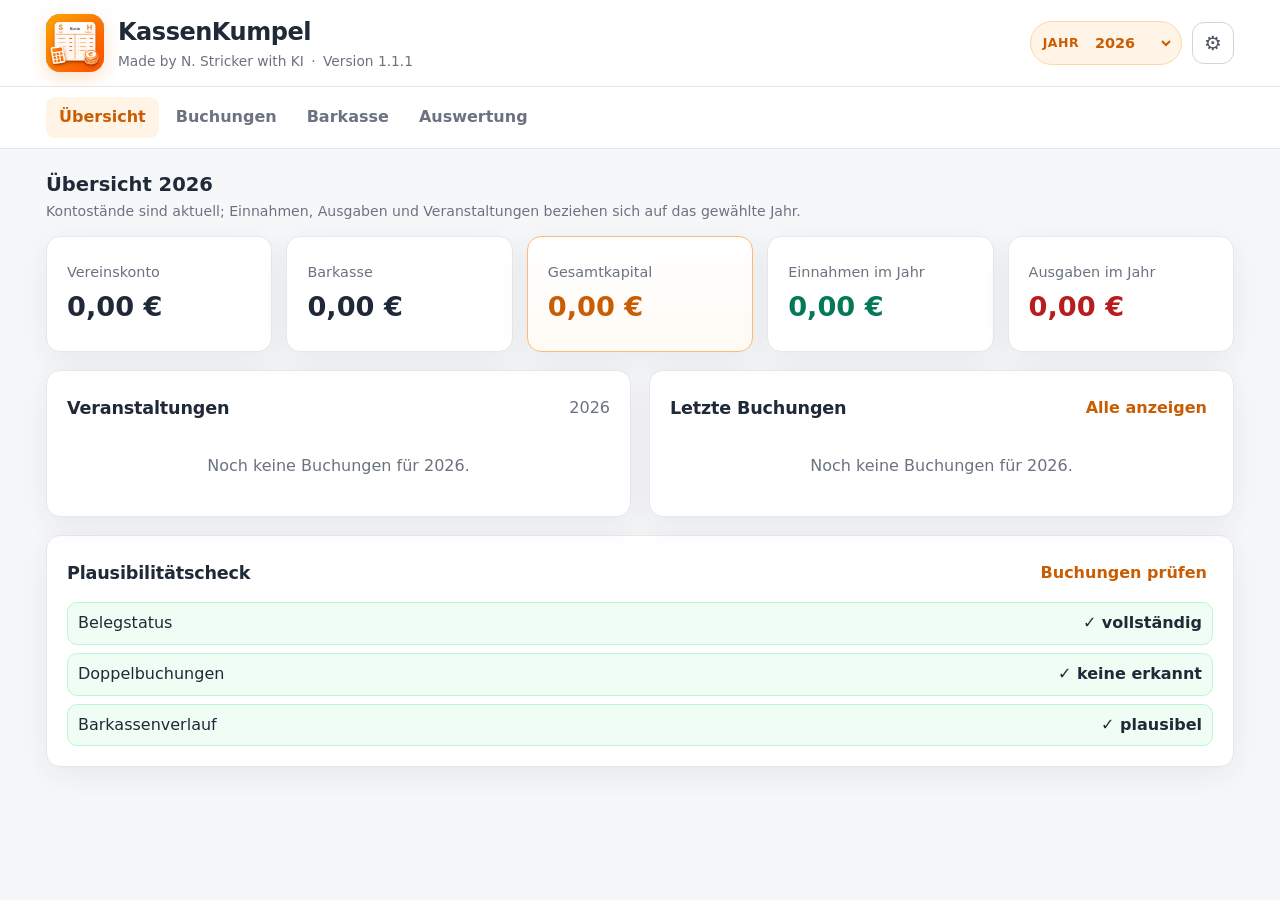
==== finance/kassenkumpel/index.html @ 0a00e403 "Add files via upload" ====
<!doctype html>
<html lang="de">
<head>
  <meta charset="utf-8">
  <meta name="viewport" content="width=device-width, initial-scale=1, viewport-fit=cover">
  <meta name="theme-color" content="#f47b0b">
  <meta name="apple-mobile-web-app-capable" content="yes">
  <meta name="apple-mobile-web-app-status-bar-style" content="default">
  <meta name="apple-mobile-web-app-title" content="KassenKumpel">
  <title>KassenKumpel</title>
  <link rel="manifest" href="manifest.webmanifest">
  <link rel="icon" href="assets/kassenkumpel.ico" sizes="any">
  <link rel="icon" type="image/png" href="assets/kassenkumpel-logo-192.png" sizes="192x192">
  <link rel="apple-touch-icon" href="assets/apple-touch-icon.png">
  <link rel="stylesheet" href="styles.css">
</head>
<body>
  <header class="topbar">
    <div class="brand">
      <img class="app-logo" src="assets/kassenkumpel-logo-192.png" alt="KassenKumpel Logo">
      <div>
        <h1>KassenKumpel</h1>
        <p>Made by N. Stricker with KI <span class="dot">·</span> Version <span id="appVersion">1.1.1</span></p>
      </div>
    </div>
    <div class="top-actions">
      <label class="year-control" title="Arbeitsjahr auswählen">
        <span>Jahr</span>
        <select id="globalYearSelect" aria-label="Arbeitsjahr"></select>
      </label>
      <span id="yearLockBadge" class="lock-badge hidden" title="Dieses Jahr ist abgeschlossen">🔒 abgeschlossen</span>
      <button id="settingsButton" class="gear-btn" type="button" title="Einstellungen" aria-label="Einstellungen">⚙</button>
    </div>
  </header>

  <nav class="tabs" aria-label="Hauptnavigation">
    <button class="tab active" data-view="dashboard">Übersicht</button>
    <button class="tab" data-view="bookings">Buchungen</button>
    <button class="tab" data-view="cash">Barkasse</button>
    <button class="tab" data-view="reports">Auswertung</button>
  </nav>

  <main>
    <section id="view-dashboard" class="view active">
      <div class="section-title-row">
        <div><h2 class="page-title">Übersicht <span id="dashboardYearLabel"></span></h2><p class="muted">Kontostände sind aktuell; Einnahmen, Ausgaben und Veranstaltungen beziehen sich auf das gewählte Jahr.</p></div>
      </div>
      <div class="cards five">
        <article class="card metric"><span>Vereinskonto</span><strong id="bankBalance">0,00 €</strong></article>
        <article class="card metric"><span>Barkasse</span><strong id="cashBalance">0,00 €</strong></article>
        <article class="card metric total-capital"><span>Gesamtkapital</span><strong id="totalCapital">0,00 €</strong></article>
        <article class="card metric positive"><span>Einnahmen im Jahr</span><strong id="yearIncome">0,00 €</strong></article>
        <article class="card metric negative"><span>Ausgaben im Jahr</span><strong id="yearExpense">0,00 €</strong></article>
      </div>
      <div id="extraAccountMetrics" class="cards extra-account-cards"></div>

      <div class="grid two">
        <article class="card">
          <div class="card-head"><h2>Veranstaltungen</h2><span class="muted" id="eventYearHint"></span></div>
          <div id="eventSummary" class="summary-list"></div>
        </article>
        <article class="card">
          <div class="card-head"><h2>Letzte Buchungen</h2><button class="link-btn" data-go="bookings">Alle anzeigen</button></div>
          <div id="recentBookings" class="booking-list"></div>
        </article>
      </div>
      <article class="card plausibility-card">
        <div class="card-head"><h2>Plausibilitätscheck</h2><button class="link-btn" data-go="bookings">Buchungen prüfen</button></div>
        <div id="plausibilitySummary" class="check-summary"></div>
      </article>
    </section>

    <section id="view-bookings" class="view">
      <div class="grid booking-layout">
        <article class="card sticky-form">
          <div class="card-head"><h2>Neue Buchung</h2><span id="bookingLockHint" class="status-badge hidden">Jahr gesperrt</span></div>
          <form id="bookingForm">
            <div class="segmented" role="group" aria-label="Buchungsart">
              <label><input type="radio" name="type" value="income" checked><span>Einnahme</span></label>
              <label><input type="radio" name="type" value="expense"><span>Ausgabe</span></label>
              <label><input type="radio" name="type" value="transfer"><span>Umbuchung</span></label>
            </div>

            <label>Datum<input id="bookingDate" type="date" required></label>
            <label>Betrag (€)<input id="bookingAmount" type="number" min="0.01" step="0.01" inputmode="decimal" required></label>

            <div id="normalAccountFields">
              <label>Konto<select id="bookingAccount"></select></label>
            </div>
            <div id="transferFields" class="hidden">
              <div class="transfer-account-row">
                <label>Von<select id="transferFrom"></select></label>
                <button id="swapTransferAccountsBtn" class="swap-account-btn" type="button" title="Von- und Nach-Konto tauschen" aria-label="Von- und Nach-Konto tauschen">⇄</button>
                <label>Nach<select id="transferTo"></select></label>
              </div>
              <label>Bemerkung (optional)<textarea id="transferDescription" rows="4" placeholder="z. B. Wechselgeld für Kirmes vorbereitet"></textarea></label>
              <p class="hint">Umbuchungen verändern nur die Bestände der beteiligten Konten; Einnahmen und Ausgaben des Jahres bleiben unverändert.</p>
            </div>

            <div id="normalBookingFields">
              <label>Veranstaltung / Bereich<select id="bookingEvent"></select></label>
              <label>Kategorie<select id="bookingCategory"></select></label>
              <label>Beschreibung<textarea id="bookingDescription" rows="4" placeholder="z. B. Getränke Müller – Bierbestellung" required></textarea></label>
            </div>

            <div id="receiptFields" class="receipt-fields">
              <label>Belegstatus
                <select id="bookingReceiptMode">
                  <option value="now">Beleg jetzt hinzufügen</option>
                  <option value="later">Beleg wird nachgereicht</option>
                  <option value="not-required">Kein Beleg erforderlich</option>
                </select>
              </label>
              <div id="bookingReceiptFileWrap">
                <label>Belegdatei<input id="bookingReceipt" type="file" accept=".jpg,.jpeg,.png,.heic,.heif,.pdf,image/jpeg,image/png,image/heic,image/heif,application/pdf"></label>
              </div>
              <p class="hint" id="voucherHint">Belegnummer wird automatisch vergeben. Ein fehlender Beleg kann später direkt an der Buchung nachgereicht werden.</p>
            </div>

            <button class="primary form-submit" type="submit">Buchung speichern</button>
          </form>
        </article>

        <article class="card">
          <div class="card-head wrap">
            <div><h2>Buchungsliste</h2><p class="muted">Suchen, filtern und bei Bedarf exportieren. Spaltenbreiten können an den Trennlinien der Überschrift gezogen werden.</p></div>
          </div>
          <div class="booking-filter-panel">
            <div class="search-box compact-search booking-search"><span aria-hidden="true">🔍</span><input id="bookingSearch" type="search" placeholder="Beleg, Betrag, Text, Kategorie …" aria-label="Buchungen durchsuchen"></div>
            <div class="booking-filter-grid">
              <select id="bookingYearFilter" aria-label="Jahr"></select>
              <select id="bookingEventFilter" aria-label="Veranstaltung"></select>
              <select id="bookingAccountFilter" aria-label="Konto"></select>
              <select id="bookingTypeFilter" aria-label="Buchungsart"><option value="">Alle Arten</option><option value="income">Einnahmen</option><option value="expense">Ausgaben</option><option value="transfer">Umbuchungen</option></select>
              <select id="bookingCategoryFilter" aria-label="Kategorie"></select>
              <select id="bookingReceiptFilter" aria-label="Belegstatus"><option value="">Alle Belegstatus</option><option value="present">Beleg vorhanden</option><option value="missing">Beleg nachzureichen</option><option value="not-required">Beleg nicht erforderlich</option></select>
              <select id="bookingStatusFilter" aria-label="Status"><option value="">Aktiv + storniert</option><option value="active">Nur aktiv</option><option value="voided">Nur storniert</option></select>
            </div>
            <div class="button-row booking-export-actions"><button id="exportBookingsCsvBtn" class="secondary compact-action" type="button">CSV exportieren</button><button id="exportBookingsExcelBtn" class="secondary compact-action" type="button">Excel exportieren</button></div>
          </div>
          <div class="table-wrap">
            <table id="bookingTable" class="resizable-table">
              <thead><tr><th>Datum</th><th>Beleg</th><th>Beschreibung</th><th>Konto</th><th>Veranstaltung</th><th>Kategorie</th><th>Belegstatus</th><th class="right">Betrag</th><th>Aktionen</th></tr></thead>
              <tbody id="bookingTableBody"></tbody>
            </table>
          </div>
        </article>
      </div>
    </section>

    <section id="view-cash" class="view">
      <div class="grid two cash-layout">
        <article class="card">
          <div class="card-head wrap">
            <div>
              <h2>Kassenabschluss</h2>
              <p class="muted">Jede physische Kasse kann beliebig oft zwischendurch abgeschlossen werden. Entnommenes Geld und verbleibendes Wechselgeld werden getrennt dokumentiert.</p>
            </div>
          </div>
          <form id="cashClosingForm">
            <label>Datum<input id="cashDate" type="date" required></label>
            <label>Veranstaltung / Bereich<select id="cashEvent"></select></label>
            <label>Kasse / Bezeichnung<input id="cashRegisterName" list="cashRegisterOptions" maxlength="60" placeholder="z. B. Theke 1, Eintritt, Bierwagen" value="Kasse 1"><datalist id="cashRegisterOptions"></datalist></label>
            <div class="grid two-compact">
              <label>Anfangsbestand (€)<input id="cashOpening" type="number" min="0" step="0.01" required></label>
              <label>Tatsächlich gezählt (€)<input id="cashCounted" type="number" min="0" step="0.01" required></label>
            </div>
            <div class="grid two-compact">
              <label>Geld entnommen (€)<input id="cashWithdrawal" type="number" min="0" step="0.01" value="0" required></label>
              <label>Verbleibt als Wechselgeld (€)<input id="cashRemaining" type="number" step="0.01" readonly></label>
            </div>
            <label>Bemerkung (optional)<textarea id="cashNote" rows="3" placeholder="z. B. Zwischenabschluss, Geld zur Hauptkasse gebracht"></textarea></label>
            <label>Gezählt von<input id="cashCountedBy" maxlength="80" placeholder="Name"></label>
            <label>Kontrolliert von<input id="cashCheckedBy" maxlength="80" placeholder="Name"></label>
            <div class="cash-preview" id="cashPreview"></div>
            <button class="primary form-submit" type="submit">Kassenabschluss speichern &amp; verbuchen</button>
          </form>
        </article>
        <article class="card">
          <div class="card-head wrap cash-closing-head">
            <div><h2>Gespeicherte Abschlüsse</h2><p class="muted" id="cashClosingYearHint"></p></div>
            <div class="cash-toolbar">
              <label class="file-button toolbar-btn" title="Exportierten Kassenabschluss importieren">Importieren<input id="importCashClosingsInput" type="file" accept="application/json,.json"></label>
              <button id="printCashBtn" class="secondary toolbar-btn" type="button">Drucken / PDF</button>
            </div>
          </div>
          <p class="hint">Beim Speichern wird der Kassenumsatz automatisch als Buchung in der Barkasse erfasst. Diesen Barumsatz daher nicht zusätzlich manuell als Einnahme buchen. Geldentnahmen sind nur die Verlagerung aus der Arbeitskasse und keine zusätzliche Einnahme.</p>
          <div class="filters inline cash-filters"><select id="cashRegisterFilter" aria-label="Kasse filtern"><option value="">Alle Kassen</option></select><select id="cashClosingStatusFilter" aria-label="Status"><option value="">Aktiv + storniert</option><option value="active">Nur aktiv</option><option value="voided">Nur storniert</option></select></div>
          <div id="cashRegisterSummary" class="summary-list compact-summary"></div>
          <div id="cashClosingList" class="summary-list"></div>
        </article>
      </div>
    </section>

    <section id="view-reports" class="view">
      <article class="card">
        <div class="card-head wrap">
          <div><h2>Auswertung</h2><p class="muted">Eine oder mehrere Veranstaltungen auswählen und Ergebnis als PDF drucken.</p></div>
          <div class="report-actions"><button id="exportCsvBtn" class="secondary" type="button">CSV</button><button id="exportExcelBtn" class="secondary" type="button">Excel</button><button id="printReportBtn" class="primary" type="button">Drucken / PDF</button></div>
        </div>
        <div class="filters report-filters">
          <label>Jahr<select id="reportYear"></select></label>
          <label>Konto<select id="reportAccount"></select></label>
          <label>Kategorie<select id="reportCategory"></select></label>
        </div>
        <div class="event-filter-card">
          <div class="event-filter-head">
            <strong>Veranstaltungen</strong>
            <div class="button-row compact">
              <button id="selectAllEventsBtn" class="mini-btn" type="button">Alle</button>
              <button id="clearEventsBtn" class="mini-btn" type="button">Auswahl löschen</button>
            </div>
          </div>
          <div id="reportEventChecklist" class="check-list"></div>
          <p class="hint">Keine Auswahl bedeutet: alle Veranstaltungen. Für eine Gesamtauswertung einfach mehrere gewünschte Bereiche markieren.</p>
        </div>
        <details class="comparison-card comparison-details">
          <summary><span>Jahresvergleich</span><span class="muted">bei Bedarf ausklappen</span></summary>
          <div class="comparison-content">
            <div class="card-head wrap"><p class="muted">Vergleicht die aktuelle Filterauswahl mit einem anderen Jahr.</p><label>Vergleichsjahr<select id="compareYear"></select></label></div>
            <div id="yearComparison" class="comparison-grid"></div>
          </div>
        </details>
        <div id="printArea">
          <div class="print-report-title"><strong>KassenKumpel – Auswertung</strong><span id="printFilterSummary"></span></div>
          <div class="cards three report-metrics">
            <article class="metric report"><span>Einnahmen</span><strong id="reportIncome">0,00 €</strong></article>
            <article class="metric report"><span>Ausgaben</span><strong id="reportExpense">0,00 €</strong></article>
            <article class="metric report"><span>Ergebnis</span><strong id="reportResult">0,00 €</strong></article>
          </div>
          <h3>Ergebnis nach Veranstaltung</h3>
          <div id="reportEventSummary" class="summary-list"></div>
          <h3>Buchungen</h3>
          <div class="table-wrap">
            <table id="reportTable" class="resizable-table">
              <thead><tr><th>Datum</th><th>Beleg</th><th>Beschreibung</th><th>Konto</th><th>Veranstaltung</th><th>Kategorie</th><th>Belegstatus</th><th class="right">Betrag</th></tr></thead>
              <tbody id="reportTableBody"></tbody>
            </table>
          </div>
        </div>
      </article>
    </section>

    <section id="view-settings" class="view">
      <div class="section-title-row settings-title-row">
        <div><h2 class="page-title">Einstellungen</h2><p class="muted">Jahresabschluss, Konten, Veranstaltungen, Kategorien, Ansicht und Sicherungen verwalten.</p></div>
        <button class="secondary" type="button" data-go="dashboard">Zur Übersicht</button>
      </div>

      <div class="grid two">
        <article class="card">
          <div class="card-head wrap"><div><h2>Jahresverwaltung <span id="settingsYearLabel"></span></h2><p class="muted">Anfangsbestände aller Konten festlegen und ein abgeschlossenes Jahr gegen Änderungen sperren.</p></div><span id="settingsYearLockBadge" class="status-badge"></span></div>
          <div id="yearOpeningAccounts" class="account-opening-grid"></div>
          <div class="button-row wrap">
            <button id="saveYearOpeningsBtn" class="secondary" type="button">Anfangsbestände speichern</button>
            <button id="carryForwardBtn" class="secondary" type="button">Endbestand Vorjahr übernehmen</button>
            <button id="toggleYearLockBtn" class="primary" type="button"></button>
          </div>
          <div id="yearBalancePreview" class="cash-preview"></div>
        </article>
        <article class="card settings-list-card">
          <h2>Konten</h2>
          <p class="muted">Weitere Zahlungswege wie PayPal, SumUp oder ein zweites Bankkonto können hier ergänzt werden. Vereinskonto und Barkasse bleiben als Basiskonten erhalten.</p>
          <form id="accountForm" class="inline-form"><input id="newAccount" placeholder="z. B. PayPal" maxlength="60" required><button class="secondary">Hinzufügen</button></form>
          <div id="accountList" class="account-list"></div>
        </article>
      </div>

      <div class="grid two">
        <article class="card settings-list-card">
          <h2>Veranstaltungen / Bereiche</h2>
          <p class="muted">Die Reihenfolge wird in Auswahlfeldern und Auswertungen verwendet.</p>
          <form id="eventForm" class="inline-form"><input id="newEvent" placeholder="z. B. Sommerfest" maxlength="80" required><button class="secondary">Hinzufügen</button></form>
          <details class="manage-details" open>
            <summary>Liste anzeigen <span id="eventCountBadge" class="count-badge"></span></summary>
            <div class="search-box"><span aria-hidden="true">🔍</span><input id="eventSearch" type="search" placeholder="Veranstaltung / Bereich suchen …" aria-label="Veranstaltungen durchsuchen"></div>
            <div id="eventList" class="ordered-list scroll-list"></div>
          </details>
        </article>
        <article class="card settings-list-card">
          <h2>Kategorien</h2>
          <p class="muted">Per Drag &amp; Drop am Griff verschieben. Die Reihenfolge wird sofort gespeichert.</p>
          <form id="categoryForm" class="inline-form"><input id="newCategory" placeholder="Neue Kategorie" maxlength="60" required><button class="secondary">Hinzufügen</button></form>
          <details class="manage-details" open>
            <summary>Liste anzeigen <span id="categoryCountBadge" class="count-badge"></span></summary>
            <div class="search-box"><span aria-hidden="true">🔍</span><input id="categorySearch" type="search" placeholder="Kategorie suchen …" aria-label="Kategorien durchsuchen"></div>
            <div id="categoryList" class="ordered-list scroll-list"></div>
          </details>
        </article>
      </div>

      <div class="grid two">
        <article class="card settings-compact-card">
          <h2>Ansicht</h2>
          <p class="muted">Die Oberfläche kann bei Bedarf kompakter oder größer dargestellt werden.</p>
          <div class="scale-control">
            <div class="scale-label-row"><label for="uiScaleRange">Skalierung</label><strong id="uiScaleValue">100 %</strong></div>
            <input id="uiScaleRange" type="range" min="70" max="115" step="5" value="100" aria-label="Ansicht skalieren">
            <div class="scale-marks"><span>70 %</span><span>100 %</span><span>115 %</span></div>
            <button id="resetUiScaleBtn" class="secondary" type="button">Auf 100 % zurücksetzen</button>
          </div>
        </article>
        <article class="card settings-compact-card">
          <h2>Belege / Speicher</h2>
          <p class="muted">JPG, JPEG und PNG können beim Speichern automatisch komprimiert werden. HEIC/HEIF wird komprimiert, wenn der verwendete Browser das Format dekodieren kann; andernfalls bleibt die Originaldatei unverändert. PDF-Dateien bleiben unverändert.</p>
          <div class="compression-control">
            <label class="toggle-setting"><input id="receiptCompressionEnabled" type="checkbox" checked><span>Bilder automatisch komprimieren</span></label>
            <div class="scale-label-row"><label for="receiptImageQualityRange">Bildqualität</label><strong id="receiptImageQualityValue">75 %</strong></div>
            <input id="receiptImageQualityRange" type="range" min="40" max="100" step="5" value="75" aria-label="Qualität für Belegbilder">
            <div class="scale-marks"><span>40 %</span><span>75 %</span><span>100 %</span></div>
            <p class="hint">75 % ist der Standardwert. Die tatsächliche Dateigröße hängt vom Bild ab. Wenn die komprimierte Fassung größer wäre als das Original, wird automatisch das Original gespeichert. Bereits gespeicherte Belege werden nicht nachträglich verändert.</p>
            <div id="receiptStorageInfo" class="storage-info"><span>Lokaler Belegspeicher</span><strong>wird ermittelt …</strong></div>
            <p class="hint">Belege liegen intern in der Browser-Datenbank (IndexedDB). Intern werden Jahr und Belegnummer als Ablageinformationen geführt; beim Jahresarchiv entstehen echte Ordner wie Belege/2026/B-2026-001.jpg. KassenKumpel legt neben der Anwendung selbst keinen separaten Belegordner an.</p>
          </div>
        </article>
        <article class="card">
          <h2>Daten sichern</h2>
          <p>Exportiert Buchungen, Einstellungen, Kassenabschlüsse und hinterlegte Belege in eine Sicherungsdatei.</p>
          <div class="button-row backup-main-actions">
            <button id="backupBtn" class="primary backup-action" type="button">Backup herunterladen</button>
            <label class="file-button backup-action">Backup wiederherstellen<input id="restoreInput" type="file" accept="application/json,.json"></label>
          </div>
          <h3>Automatische Notfall-Backups</h3>
          <p class="hint">KassenKumpel hält bis zu drei rollierende lokale Sicherungsdateien bereit. Beim Schließen/Verlassen wird zusätzlich eine Sicherung angestoßen. Browser verhindern aus Sicherheitsgründen einen garantiert automatischen Download ohne Nutzeraktion; die Sicherungen können hier jederzeit als Datei heruntergeladen werden.</p>
          <div id="autoBackupList" class="auto-backup-list"></div>
          <h3>Jahresarchiv</h3>
          <p class="hint">Erstellt eine ZIP-Datei mit Buchungslisten, Jahresauswertung, Kassenabschlüssen, Prüfprotokoll, Belegen und einer Jahressicherung.</p>
          <button id="yearArchiveBtn" class="secondary" type="button">Jahresarchiv als ZIP erstellen</button>
        </article>
        <article class="card warning-card settings-compact-card">
          <h2>Nachvollziehbarkeit</h2>
          <ul>
            <li>Buchungen und Kassenabschlüsse werden nicht gelöscht, sondern storniert.</li>
            <li>Stornierte Einträge bleiben grau und durchgestrichen sichtbar.</li>
            <li>Kassenabschlüsse erzeugen eine verknüpfte Barkassenbuchung.</li>
            <li>Belegnummern werden automatisch fortlaufend vergeben.</li>
            <li>Umbuchungen verändern nur die Kontenbestände, nicht Einnahmen/Ausgaben und können ebenfalls einen Beleg erhalten.</li>
            <li>Alle Daten liegen in Version 1 lokal auf diesem Gerät.</li>
          </ul>
        </article>
        <article class="card audit-card">
          <div class="card-head wrap"><div><h2>Änderungsprotokoll</h2><p class="muted">Erstellung, Storno, Import, Jahresabschluss und wichtige Änderungen werden protokolliert.</p></div><div class="search-box compact-search"><span>🔍</span><input id="auditSearch" type="search" placeholder="Protokoll suchen …"></div></div>
          <div id="auditLogList" class="audit-list scroll-list"></div>
        </article>
      </div>
    </section>
  </main>

  <dialog id="bookingDetailDialog" class="wide-dialog">
    <div class="dialog-head"><strong>Buchungsdetails / Verlauf</strong><button id="closeBookingDetail" class="icon-btn" aria-label="Schließen">×</button></div>
    <div id="bookingDetailViewer"></div>
  </dialog>

  <dialog id="duplicateDialog" class="wide-dialog">
    <div class="dialog-head"><strong>Möglicher doppelter Kassenabschluss</strong></div>
    <div id="duplicateComparison"></div>
    <div class="button-row duplicate-actions"><button id="duplicateOverwriteBtn" class="primary" type="button">Bestehenden überschreiben</button><button id="duplicateAdditionalBtn" class="secondary" type="button">Zusätzlich importieren</button><button id="duplicateSkipBtn" class="secondary" type="button">Abbrechen</button></div>
  </dialog>

  <dialog id="receiptDialog">
    <div class="dialog-head"><strong>Beleg</strong><button id="closeReceipt" class="icon-btn" aria-label="Schließen">×</button></div>
    <div id="receiptViewer"></div>
  </dialog>

  <input id="receiptAttachInput" type="file" accept=".jpg,.jpeg,.png,.heic,.heif,.pdf,image/jpeg,image/png,image/heic,image/heif,application/pdf" hidden>
  <div id="toast" class="toast" role="status" aria-live="polite"></div>

  <script src="app.js"></script>
</body>
</html>
---- finance/kassenkumpel/styles.css ----
:root {
  --bg: #f6f7f9;
  --panel: #ffffff;
  --text: #1f2937;
  --muted: #6b7280;
  --line: #e5e7eb;
  --accent: #ef7908;
  --accent-dark: #c95d04;
  --soft: #fff4e6;
  --positive: #047857;
  --negative: #b91c1c;
  --shadow: 0 8px 30px rgba(31, 41, 55, .07);
}
* { box-sizing: border-box; }
html { font-family: Inter, ui-sans-serif, system-ui, -apple-system, BlinkMacSystemFont, "Segoe UI", sans-serif; color: var(--text); background: var(--bg); }
body { margin: 0; min-height: 100vh; }
button, input, select, textarea { font: inherit; }
button { cursor: pointer; }
textarea { resize: vertical; }
.topbar { display:flex; justify-content:space-between; align-items:center; gap:16px; padding:14px clamp(16px,4vw,46px); background:var(--panel); border-bottom:1px solid var(--line); }
.brand { display:flex; align-items:center; gap:14px; min-width:0; }
.brand h1 { margin:0; font-size:1.5rem; letter-spacing:-.02em; }
.brand p { margin:3px 0 0; color:var(--muted); font-size:.86rem; }
.brand .dot { padding:0 3px; }
.app-logo { width:58px; height:58px; flex:0 0 auto; border-radius:14px; box-shadow:0 6px 18px rgba(239,121,8,.22); object-fit:cover; }
.top-actions { display:flex; align-items:center; gap:10px; flex-shrink:0; }
.year-control { margin:0; display:flex; align-items:center; gap:8px; border:1px solid #fed7aa; border-radius:999px; padding:5px 7px 5px 12px; background:var(--soft); color:var(--accent-dark); font-weight:700; }
.year-control span { font-size:.78rem; text-transform:uppercase; letter-spacing:.04em; }
.year-control select { width:auto; min-width:82px; border:0; padding:4px 22px 4px 4px; background:transparent; color:var(--accent-dark); font-weight:800; }
.year-control select:focus { outline:none; }
.gear-btn { width:42px; height:42px; display:grid; place-items:center; border:1px solid #d1d5db; border-radius:12px; background:white; color:#4b5563; font-size:1.25rem; line-height:1; }
.gear-btn:hover, .gear-btn.active { border-color:#fdba74; background:var(--soft); color:var(--accent-dark); }
.tabs { display:flex; gap:4px; overflow-x:auto; padding:10px clamp(12px,4vw,46px); background:var(--panel); border-bottom:1px solid var(--line); position:sticky; top:0; z-index:10; }
.tab { border:0; background:transparent; padding:9px 13px; border-radius:9px; color:var(--muted); white-space:nowrap; }
.tab.active { background:var(--soft); color:var(--accent-dark); font-weight:700; }
main { padding:22px clamp(14px,4vw,46px) 48px; max-width:1600px; margin:auto; }
.view { display:none; }
.view.active { display:block; }
.section-title-row { display:flex; justify-content:space-between; align-items:center; gap:12px; margin-bottom:14px; }
.page-title { margin:0; font-size:1.22rem; }
.section-title-row p { margin:4px 0 0; font-size:.88rem; }
.grid { display:grid; gap:18px; }
.grid.two { grid-template-columns: repeat(2, minmax(0,1fr)); }
.grid.booking-layout { grid-template-columns: minmax(300px, 390px) minmax(0, 1fr); align-items:start; }
.grid.two-compact { grid-template-columns:1fr 1fr; gap:10px; }
.cards { display:grid; gap:14px; margin-bottom:18px; }
.cards.four { grid-template-columns:repeat(4,minmax(0,1fr)); }
.cards.five { grid-template-columns:repeat(5,minmax(0,1fr)); }
.cards.three { grid-template-columns:repeat(3,minmax(0,1fr)); }
.card { background:var(--panel); border:1px solid var(--line); border-radius:16px; padding:18px; box-shadow:var(--shadow); min-width:0; }
.sticky-form { position:sticky; top:72px; }
.card h2 { margin:0 0 14px; font-size:1.1rem; }
.card h3 { margin-top:24px; }
.card-head { display:flex; justify-content:space-between; align-items:center; gap:12px; margin-bottom:12px; }
.card-head h2 { margin:0; }
.card-head p { margin:3px 0 0; font-size:.84rem; }
.card-head.wrap { flex-wrap:wrap; }
.metric { min-height:116px; display:flex; flex-direction:column; justify-content:center; }
.metric span { color:var(--muted); font-size:.9rem; }
.metric strong { font-size:1.7rem; margin-top:6px; }
.metric.positive strong { color:var(--positive); }
.metric.negative strong { color:var(--negative); }
.metric.total-capital { border-color:#fdba74; background:linear-gradient(180deg,#fff 0%,#fffaf5 100%); }
.metric.total-capital strong { color:var(--accent-dark); }
.metric.report { box-shadow:none; border:1px solid var(--line); border-radius:12px; padding:14px; background:#fafafa; }
.metric.report strong { font-size:1.35rem; }
.muted, .hint { color:var(--muted); }
.hint { font-size:.82rem; }
label { display:grid; gap:6px; margin:12px 0; font-size:.9rem; font-weight:600; }
input, select, textarea { width:100%; border:1px solid #d1d5db; border-radius:9px; padding:10px 11px; background:white; color:var(--text); }
input:focus, select:focus, textarea:focus { outline:2px solid #fdba74; border-color:var(--accent); }
.primary, .secondary, .file-button { border-radius:9px; padding:10px 14px; font-weight:700; border:1px solid transparent; display:inline-flex; align-items:center; justify-content:center; gap:6px; }
.primary { background:var(--accent); color:#fff; }
.primary:hover { background:var(--accent-dark); }
.secondary, .file-button { background:white; color:var(--text); border-color:#d1d5db; }
.secondary:hover, .file-button:hover { background:#fafafa; }
.link-btn, .icon-btn { border:0; background:transparent; color:var(--accent-dark); font-weight:700; }
.icon-btn { font-size:1.5rem; color:var(--text); }
.file-button input { display:none; }
.button-row { display:flex; flex-wrap:wrap; gap:10px; }
.button-row.compact { gap:6px; }
.mini-btn { border:1px solid #d1d5db; background:white; border-radius:8px; padding:6px 9px; font-size:.78rem; font-weight:700; color:#4b5563; }
.mini-btn:hover { border-color:#fdba74; color:var(--accent-dark); }
.segmented { display:grid; grid-template-columns:repeat(3,1fr); background:#f3f4f6; border-radius:10px; padding:4px; gap:4px; margin-bottom:12px; }
.segmented label { margin:0; display:block; }
.segmented input { position:absolute; opacity:0; pointer-events:none; }
.segmented span { display:block; text-align:center; padding:9px 6px; border-radius:8px; color:var(--muted); cursor:pointer; }
.segmented input:checked + span { background:white; color:var(--accent-dark); box-shadow:0 1px 5px rgba(0,0,0,.08); }
.hidden { display:none !important; }
.table-wrap { overflow:auto; border:1px solid var(--line); border-radius:12px; }
table { width:100%; border-collapse:collapse; min-width:850px; font-size:.88rem; }
th, td { padding:10px 11px; border-bottom:1px solid var(--line); text-align:left; vertical-align:top; overflow-wrap:anywhere; word-break:break-word; }
th { position:sticky; top:0; background:#fafafa; color:#4b5563; font-size:.78rem; text-transform:uppercase; letter-spacing:.03em; }
.resizable-table th.resizable-col { padding-right:16px; user-select:none; }
.col-resizer { position:absolute; top:0; right:-3px; width:7px; height:100%; cursor:col-resize; z-index:3; touch-action:none; }
.col-resizer::after { content:''; position:absolute; top:18%; bottom:18%; left:3px; width:1px; background:#d1d5db; }
.resizable-table th:hover .col-resizer::after, body.resizing-columns .col-resizer::after { background:var(--accent); width:2px; }
body.resizing-columns { cursor:col-resize; user-select:none; }
.resizable-table td { white-space:normal; }
.file-preview-fallback { max-width:520px; text-align:center; padding:24px; }
.file-preview-fallback p { color:var(--muted); line-height:1.5; }
tr:last-child td { border-bottom:0; }
tr.voided { opacity:.48; text-decoration:line-through; background:#f8fafc; }
tr.voided .link-btn, tr.voided .muted, tr.voided .status-badge { text-decoration:none; }
.right { text-align:right; }
.amount-income { color:var(--positive); font-weight:700; }
.amount-expense { color:var(--negative); font-weight:700; }
.amount-transfer { color:#4b5563; font-weight:700; }
.filters.inline { display:flex; gap:8px; flex-wrap:wrap; }
.filters.inline select { width:auto; min-width:120px; }
.report-filters { display:grid; grid-template-columns:repeat(3,minmax(130px,1fr)); gap:12px; margin:10px 0 12px; }
.report-filters label { margin:0; }
.event-filter-card { border:1px solid var(--line); border-radius:12px; background:#fafafa; padding:12px 14px; margin-bottom:18px; }
.event-filter-head { display:flex; justify-content:space-between; gap:10px; align-items:center; flex-wrap:wrap; }
.check-list { display:flex; flex-wrap:wrap; gap:8px; margin-top:10px; }
.check-pill { display:flex; align-items:center; gap:7px; padding:7px 10px; background:white; border:1px solid #d1d5db; border-radius:999px; font-size:.84rem; cursor:pointer; user-select:none; }
.check-pill input { width:auto; margin:0; accent-color:var(--accent); }
.check-pill:has(input:checked) { border-color:#fdba74; background:#fff7ed; color:var(--accent-dark); }
.print-report-title { display:none; }
.summary-list { display:grid; gap:8px; }
.summary-row { display:grid; grid-template-columns:minmax(0,1fr) auto auto auto; gap:12px; align-items:center; padding:10px 0; border-bottom:1px solid var(--line); }
.summary-row:last-child { border-bottom:0; }
.summary-row .name { font-weight:700; overflow:hidden; text-overflow:ellipsis; }
.summary-row .small { color:var(--muted); font-size:.82rem; text-align:right; }
.summary-row .result { font-weight:800; min-width:90px; text-align:right; }
.cash-toolbar { display:grid; grid-template-columns:repeat(3,minmax(105px,1fr)); gap:8px; }
.toolbar-btn { min-width:118px; min-height:40px; margin:0; white-space:nowrap; }
.cash-closing-row { display:grid; grid-template-columns:minmax(0,1fr) auto; gap:12px; align-items:center; padding:12px 0; border-bottom:1px solid var(--line); }
.cash-closing-row:last-child { border-bottom:0; }
.cash-closing-row.voided { opacity:.5; background:#f8fafc; margin:0 -8px; padding-left:8px; padding-right:8px; }
.cash-closing-row.voided .closing-main, .cash-closing-row.voided .closing-values > span, .cash-closing-row.voided .closing-values > strong { text-decoration:line-through; }
.cash-closing-row .closing-main { min-width:0; }
.cash-closing-row .closing-main .name { font-weight:700; }
.cash-closing-row .closing-meta { color:var(--muted); font-size:.82rem; margin-top:3px; }
.cash-closing-row .closing-note { color:#4b5563; font-size:.82rem; margin-top:4px; }
.cash-closing-row .closing-values { display:flex; align-items:center; gap:10px; flex-wrap:wrap; justify-content:flex-end; font-size:.82rem; }
.booking-list { display:grid; }
.booking-item { display:grid; grid-template-columns:auto minmax(0,1fr) auto; gap:10px; padding:10px 0; border-bottom:1px solid var(--line); align-items:center; }
.booking-item:last-child { border-bottom:0; }
.booking-item.voided { opacity:.48; background:#f8fafc; margin:0 -8px; padding-left:8px; padding-right:8px; }
.booking-item.voided .date, .booking-item.voided .desc, .booking-item.voided .meta, .booking-item.voided .amount-display { text-decoration:line-through; }
.booking-item .date { color:var(--muted); font-size:.8rem; }
.booking-item .desc { font-weight:600; white-space:nowrap; overflow:hidden; text-overflow:ellipsis; }
.booking-item .meta { color:var(--muted); font-size:.8rem; }
.status-badge { display:inline-block; margin-left:6px; padding:1px 5px; border-radius:5px; background:#e5e7eb; color:#6b7280; font-size:.66rem; font-weight:800; text-transform:uppercase; letter-spacing:.04em; text-decoration:none !important; }
.source-badge { display:inline-block; margin-left:6px; padding:1px 5px; border-radius:5px; background:#fff4e6; color:var(--accent-dark); font-size:.66rem; font-weight:800; letter-spacing:.02em; text-decoration:none !important; }
.cash-preview { background:#fafafa; border:1px solid var(--line); border-radius:10px; padding:12px; margin:14px 0; line-height:1.75; }
.cash-preview .preview-total { border-top:1px solid var(--line); margin-top:6px; padding-top:6px; }
.inline-form { display:flex; gap:8px; }
.inline-form input { flex:1; }
.manage-details { border:1px solid var(--line); border-radius:12px; margin-top:14px; background:#fafafa; overflow:hidden; }
.manage-details summary { cursor:pointer; padding:11px 12px; font-weight:750; list-style:none; display:flex; align-items:center; gap:8px; }
.manage-details summary::-webkit-details-marker { display:none; }
.manage-details summary::before { content:'▸'; color:var(--accent-dark); transition:transform .15s ease; }
.manage-details[open] summary::before { transform:rotate(90deg); }
.count-badge { display:inline-flex; min-width:24px; height:22px; padding:0 7px; align-items:center; justify-content:center; border-radius:999px; background:white; border:1px solid var(--line); color:var(--muted); font-size:.75rem; }
.search-box { display:flex; align-items:center; gap:7px; padding:0 10px 9px; }
.search-box span { color:var(--muted); flex:0 0 auto; }
.search-box input { margin:0; padding:8px 10px; }
.scroll-list { max-height:360px; overflow:auto; padding:0 10px 10px; margin:0; }
.ordered-list { display:grid; gap:7px; }
.ordered-item { display:grid; grid-template-columns:28px 34px minmax(0,1fr) auto; gap:8px; align-items:center; border:1px solid var(--line); border-radius:10px; padding:7px 8px; background:white; }
.ordered-item.dragging { opacity:.45; }
.ordered-item.drag-over { border-color:#fdba74; background:#fff7ed; }
.drag-handle { width:28px; height:28px; display:grid; place-items:center; color:#9ca3af; cursor:grab; user-select:none; font-weight:900; letter-spacing:-2px; }
.drag-handle:active { cursor:grabbing; }
.order-number { width:28px; height:28px; border-radius:8px; display:grid; place-items:center; background:#fafafa; border:1px solid var(--line); color:var(--muted); font-size:.78rem; font-weight:800; }
.ordered-name { font-size:.88rem; font-weight:650; overflow:hidden; text-overflow:ellipsis; white-space:nowrap; }
.order-actions { display:flex; gap:4px; }
.order-actions button { width:30px; height:30px; border-radius:8px; border:1px solid #d1d5db; background:white; color:#4b5563; font-weight:800; }
.order-actions button:disabled { opacity:.35; cursor:not-allowed; }
.order-actions button.remove { color:#9b1c1c; }
.warning-card { background:#fffbeb; border-color:#fde68a; }
.warning-card ul { padding-left:18px; line-height:1.6; }
.auto-backup-list { display:grid; gap:8px; margin-top:10px; }
.auto-backup-row { display:grid; grid-template-columns:minmax(0,1fr) auto; gap:10px; align-items:center; padding:9px 10px; border:1px solid var(--line); border-radius:10px; background:#fafafa; }
.auto-backup-row .meta { font-size:.8rem; color:var(--muted); margin-top:2px; }
.auto-backup-actions { display:flex; gap:6px; flex-wrap:wrap; justify-content:flex-end; }
.toast { position:fixed; right:20px; bottom:20px; background:#111827; color:white; padding:11px 14px; border-radius:10px; opacity:0; transform:translateY(10px); pointer-events:none; transition:.2s; z-index:30; max-width:360px; }
.toast.show { opacity:1; transform:translateY(0); }
dialog { border:0; border-radius:14px; padding:0; width:min(900px,92vw); max-height:90vh; box-shadow:0 20px 60px rgba(0,0,0,.25); }
dialog::backdrop { background:rgba(17,24,39,.5); }
.dialog-head { padding:12px 16px; border-bottom:1px solid var(--line); display:flex; justify-content:space-between; align-items:center; }
#receiptViewer { padding:14px; min-height:220px; display:grid; place-items:center; overflow:auto; }
#receiptViewer img { max-width:100%; max-height:72vh; object-fit:contain; }
#receiptViewer iframe { width:100%; height:72vh; border:0; }
.empty { color:var(--muted); padding:18px 0; text-align:center; }

@media (max-width:1100px) {
  .cash-toolbar { grid-template-columns:1fr; width:100%; }
  .toolbar-btn { width:100%; }
}
@media (max-width:1000px) {
  .cards.four, .cards.five { grid-template-columns:repeat(2,1fr); }
  .grid.two, .grid.booking-layout { grid-template-columns:1fr; }
  .sticky-form { position:static; }
  .report-filters { grid-template-columns:repeat(2,1fr); }
}
@media (max-width:620px) {
  .topbar { padding:10px 12px; align-items:center; }
  .brand { gap:9px; }
  .brand h1 { font-size:1.18rem; }
  .brand p { font-size:.68rem; }
  .app-logo { width:46px; height:46px; border-radius:11px; }
  .top-actions { gap:6px; }
  .gear-btn { width:38px; height:38px; border-radius:10px; }
  .year-control { padding-left:8px; gap:4px; }
  .year-control span { display:none; }
  .year-control select { min-width:72px; }
  main { padding:14px 10px 36px; }
  .cards.four, .cards.five, .cards.three, .report-filters { grid-template-columns:1fr; }
  .metric { min-height:90px; }
  .summary-row { grid-template-columns:minmax(0,1fr) auto; }
  .summary-row .small { display:none; }
  .inline-form { flex-direction:column; }
  .cash-closing-row { grid-template-columns:1fr; }
  .cash-closing-row .closing-values { justify-content:flex-start; }
  .grid.two-compact { grid-template-columns:1fr; }
  .ordered-item { grid-template-columns:25px 30px minmax(0,1fr) auto; }
  .auto-backup-row { grid-template-columns:1fr; }
  .auto-backup-actions { justify-content:flex-start; }
}
@media print {
  body { background:white; }
  .topbar, .tabs, .view:not(.active), #view-reports > .card > .card-head, .report-filters, .event-filter-card, button, .file-button, .cash-toolbar { display:none !important; }
  main { padding:0; max-width:none; }
  #view-reports > .card { border:0; box-shadow:none; padding:0; }
  .print-report-title { display:flex; justify-content:space-between; gap:20px; padding-bottom:10px; border-bottom:1px solid #ccc; margin-bottom:14px; font-size:10pt; }
  .table-wrap { overflow:visible; border:0; }
  table { min-width:0; font-size:9pt; }
  th { position:static; }
  .cards.three { grid-template-columns:repeat(3,1fr); }
  #view-reports #reportTableBody tr.voided { display:none !important; }
  .cash-closing-row { break-inside:avoid; }
}

@media print {
  #view-cash .cash-layout { display:block !important; }
  #view-cash .cash-layout > article:first-child { display:none !important; }
  #view-cash .cash-layout > article:last-child { border:0; box-shadow:none; padding:0; }
  #view-cash .cash-closing-row { border-bottom:1px solid #bbb; }
}

/* Erweiterte Buchungs- und Auswertungsansicht */
.lock-badge { display:inline-flex; align-items:center; gap:5px; padding:7px 10px; border-radius:999px; background:#f3f4f6; color:#4b5563; font-size:.76rem; font-weight:800; white-space:nowrap; }
.booking-filter-grid { align-items:center; justify-content:flex-end; }
.booking-filter-grid .compact-search { min-width:min(320px,100%); padding:0; }
.booking-filter-grid .compact-search input { min-width:260px; }
.compact-search { padding:0; }
.compact-search input { margin:0; }
.receipt-ok { color:var(--positive); font-weight:750; }
.receipt-missing { color:#b45309; font-weight:750; }
.receipt-na { color:var(--muted); }
.plausibility-card { margin-top:18px; }
.check-summary { display:grid; gap:8px; }
.check-line { display:flex; justify-content:space-between; gap:12px; align-items:center; padding:9px 10px; border-radius:10px; background:#fafafa; border:1px solid var(--line); }
.check-line.warning { background:#fffbeb; border-color:#fde68a; }
.check-line.error { background:#fef2f2; border-color:#fecaca; }
.check-line.ok { background:#f0fdf4; border-color:#bbf7d0; }
.check-line strong { flex:0 0 auto; }
.cash-filters { margin:12px 0; }
.compact-summary { margin:8px 0 14px; }
.compact-summary .summary-row { padding:7px 0; }
.report-actions { display:flex; gap:8px; flex-wrap:wrap; }
.comparison-card { margin:16px 0 18px; border:1px solid var(--line); border-radius:12px; background:#fafafa; padding:14px; }
.comparison-card h3 { margin:0; }
.comparison-card label { margin:0; min-width:150px; }
.comparison-grid { display:grid; grid-template-columns:repeat(4,minmax(0,1fr)); gap:10px; margin-top:10px; }
.compare-box { background:white; border:1px solid var(--line); border-radius:10px; padding:11px; }
.compare-box span { color:var(--muted); display:block; font-size:.78rem; }
.compare-box strong { display:block; margin-top:4px; font-size:1.05rem; }
.compare-box small { display:block; margin-top:3px; color:var(--muted); }
.audit-list { display:grid; gap:7px; }
.audit-row { border:1px solid var(--line); border-radius:10px; padding:9px 10px; background:#fafafa; }
.audit-row .audit-title { font-weight:750; }
.audit-row .audit-meta { color:var(--muted); font-size:.78rem; margin-top:3px; }
.audit-row .audit-details { color:#4b5563; font-size:.8rem; margin-top:4px; white-space:pre-wrap; }
.audit-card { min-height:260px; }
.wide-dialog { width:min(980px,94vw); }
#bookingDetailViewer, #duplicateComparison { padding:16px; overflow:auto; max-height:70vh; }
.detail-grid { display:grid; grid-template-columns:repeat(2,minmax(0,1fr)); gap:10px 18px; }
.detail-box { border:1px solid var(--line); border-radius:10px; padding:10px; background:#fafafa; }
.detail-box span { display:block; color:var(--muted); font-size:.76rem; }
.detail-box strong { display:block; margin-top:3px; }
.timeline { display:grid; gap:8px; margin-top:14px; }
.timeline-row { border-left:3px solid #fdba74; padding:7px 10px; background:#fff7ed; border-radius:0 8px 8px 0; }
.duplicate-table { width:100%; min-width:0; }
.duplicate-table th { position:static; }
.duplicate-actions { padding:0 16px 16px; justify-content:flex-end; }
.year-locked-overlay { opacity:.62; }
.year-lock-note { color:#92400e; font-weight:700; }
.warning-text { color:#b45309; font-weight:700; }
.error-text { color:var(--negative); font-weight:700; }
.success-text { color:var(--positive); font-weight:700; }
.cash-toolbar { grid-template-columns:repeat(2,minmax(105px,1fr)); }

@media (max-width:1000px) {
  .comparison-grid { grid-template-columns:repeat(2,1fr); }
  .booking-filter-grid { justify-content:flex-start; }
}
@media (max-width:620px) {
  .lock-badge { display:none; }
  .comparison-grid { grid-template-columns:1fr; }
  .detail-grid { grid-template-columns:1fr; }
  .booking-filter-grid .compact-search, .booking-filter-grid .compact-search input { min-width:100%; width:100%; }
  .filters.inline select { width:100%; }
}

@media print {
  .comparison-card, .report-actions, .col-resizer { display:none !important; }
  #reportTable { width:100% !important; table-layout:auto !important; }
  #reportTable th { width:auto !important; min-width:0 !important; max-width:none !important; }
}
.booking-export-actions { margin:0 0 10px; justify-content:flex-end; }

/* Backup- und Vergleichsansicht */
.backup-main-actions { align-items:stretch; }
.backup-main-actions .backup-action { width:230px; min-height:42px; box-sizing:border-box; }
.comparison-details { padding:0; overflow:hidden; }
.comparison-details > summary { list-style:none; cursor:pointer; padding:14px; display:flex; align-items:center; justify-content:space-between; gap:12px; font-weight:800; }
.comparison-details > summary::-webkit-details-marker { display:none; }
.comparison-details > summary::before { content:'▸'; color:var(--accent-dark); margin-right:8px; transition:transform .15s ease; }
.comparison-details[open] > summary::before { transform:rotate(90deg); }
.comparison-details > summary > span:first-child { flex:1; }
.comparison-details .comparison-content { border-top:1px solid var(--line); padding:14px; }
.comparison-details .comparison-content .card-head { margin-bottom:8px; }
.comparison-details .comparison-content .card-head p { margin:0; }
@media (max-width:620px) {
  .backup-main-actions .backup-action { width:100%; }
  .comparison-details > summary { align-items:flex-start; }
}


/* Konten, Umbuchung und Skalierung */
.transfer-account-row { display:grid; grid-template-columns:minmax(0,1fr) 44px minmax(0,1fr); gap:8px; align-items:end; }
.transfer-account-row label { min-width:0; }
.swap-account-btn { width:44px; height:42px; margin:12px 0; border:1px solid #d1d5db; border-radius:10px; background:white; color:var(--accent-dark); font-size:1.25rem; font-weight:800; display:grid; place-items:center; }
.swap-account-btn:hover { background:var(--soft); border-color:#fdba74; }
.extra-account-cards { grid-template-columns:repeat(auto-fit,minmax(190px,1fr)); margin-top:12px; }
.extra-account-cards:empty { display:none; }
.account-opening-grid { display:grid; grid-template-columns:repeat(2,minmax(0,1fr)); gap:10px; }
.balance-preview-title { font-weight:800; margin-top:6px; }
.balance-preview-grid { display:grid; grid-template-columns:repeat(2,minmax(0,1fr)); gap:6px 14px; margin:5px 0 10px; }
.balance-preview-grid > div { display:flex; justify-content:space-between; gap:12px; border-bottom:1px dashed var(--line); padding:3px 0; }
.account-list { display:grid; gap:8px; margin-top:14px; }
.account-manage-row { display:flex; align-items:center; justify-content:space-between; gap:12px; border:1px solid var(--line); border-radius:10px; background:#fafafa; padding:10px 11px; }
.account-manage-row .muted { font-size:.8rem; margin-top:2px; }
.remove-account-btn:disabled { opacity:.45; cursor:not-allowed; }
.scale-control { display:grid; gap:10px; margin-top:12px; }
.scale-label-row { display:flex; justify-content:space-between; align-items:center; gap:12px; }
.scale-label-row label { margin:0; font-weight:700; }
.scale-control input[type=range] { width:100%; accent-color:var(--accent); }
.scale-marks { display:flex; justify-content:space-between; color:var(--muted); font-size:.78rem; margin-top:-5px; }
.scale-control .secondary { justify-self:start; }
html { zoom: var(--app-scale, 1); }
@media (max-width:700px) {
  .transfer-account-row { grid-template-columns:1fr 42px 1fr; }
  .account-opening-grid, .balance-preview-grid { grid-template-columns:1fr; }
}
@media print { html { zoom:1 !important; } }

/* KassenKumpel Release 1.1 – einheitliche Oberfläche */
:root {
  --radius: 14px;
  --control-radius: 10px;
  --control-height: 42px;
  --focus-ring: 0 0 0 3px rgba(239,121,8,.16);
}
body { line-height: 1.42; }
button, .file-button, input, select, textarea { transition: border-color .15s ease, background-color .15s ease, color .15s ease, box-shadow .15s ease, transform .06s ease; }
button:active:not(:disabled), .file-button:active { transform: translateY(1px); }
button:focus-visible, .file-button:focus-within, input:focus-visible, select:focus-visible, textarea:focus-visible { outline:none; box-shadow:var(--focus-ring); border-color:var(--accent); }
button:disabled, input:disabled, select:disabled, textarea:disabled { cursor:not-allowed; opacity:.58; }
.card { border-radius:var(--radius); padding:20px; }
.card-head { min-height:34px; }
.card-head h2, .card h2 { letter-spacing:-.01em; }
label { margin:13px 0; }
input, select, textarea { min-height:var(--control-height); border-radius:var(--control-radius); padding:9px 11px; border-color:#cfd5dd; }
textarea { min-height:78px; line-height:1.45; }
input::placeholder, textarea::placeholder { color:#9ca3af; }
.primary, .secondary, .file-button { min-height:var(--control-height); border-radius:var(--control-radius); padding:9px 15px; line-height:1.15; }
.secondary, .file-button { border-color:#cfd5dd; }
.secondary:hover, .file-button:hover { background:#fff7ed; border-color:#fdba74; color:var(--accent-dark); }
.mini-btn { min-height:34px; border-radius:9px; padding:6px 10px; }
.form-submit { width:100%; margin-top:4px; }
.segmented { border:1px solid #eceff3; }
.segmented span { min-height:38px; display:grid; place-items:center; }
.table-wrap { background:white; }
th { padding-top:11px; padding-bottom:11px; }
td { line-height:1.35; }
.row-actions { display:flex; gap:7px; flex-wrap:wrap; min-width:150px; }
.row-actions .link-btn { padding:2px 0; }

/* Buchungsfilter als eigener, ruhiger Bedienblock */
.booking-filter-panel { background:#fafafa; border:1px solid var(--line); border-radius:12px; padding:12px; margin-bottom:12px; }
.booking-search { padding:0; margin-bottom:10px; }
.booking-search input { width:100%; }
.booking-filter-grid { display:grid; grid-template-columns:repeat(4,minmax(125px,1fr)); gap:8px; }
.booking-filter-grid select { width:100%; min-width:0; }
.booking-export-actions { margin:10px 0 0; justify-content:flex-end; }
.compact-action { min-height:36px; padding:7px 11px; font-size:.8rem; }

/* Kassenabschluss und Einstellungen */
.cash-toolbar { grid-template-columns:repeat(2,minmax(120px,1fr)); }
.cash-filters { padding:10px; border:1px solid var(--line); border-radius:11px; background:#fafafa; }
.cash-filters select { min-height:38px; }
.cash-preview { border-radius:11px; background:#fbfbfc; }
#view-settings > .grid { margin-bottom:18px; }
#view-settings > .grid:last-child { margin-bottom:0; }
.settings-list-card { align-self:stretch; }
.inline-form { align-items:stretch; }
.inline-form input { margin:0; min-width:0; }
.inline-form button { flex:0 0 auto; min-width:112px; }
.manage-details { margin-top:16px; }
.manage-details summary { min-height:42px; padding:10px 12px; }
.search-box { padding:0 10px 10px; }
.search-box input { min-height:38px; }
.backup-main-actions { display:grid; grid-template-columns:repeat(2,minmax(0,230px)); gap:10px; }
.backup-main-actions .backup-action { width:100%; min-height:42px; }
.scale-control #resetUiScaleBtn { justify-self:start; }
.account-manage-row { min-height:48px; }
.ordered-item { min-height:44px; }

/* Auswertung */
.report-filters { background:#fafafa; border:1px solid var(--line); border-radius:12px; padding:12px; }
.event-filter-card { background:#fafafa; }
.report-actions .secondary, .report-actions .primary { min-width:92px; }
.comparison-details > summary { min-height:48px; }

/* Kleine optische Details */
.topbar { box-shadow:0 1px 0 rgba(17,24,39,.02); }
.tab { font-weight:600; }
.tab:hover { background:#f9fafb; color:#374151; }
.tab.active:hover { background:var(--soft); color:var(--accent-dark); }
.gear-btn { min-height:42px; }
.year-control select { min-height:32px; }
.warning-card { box-shadow:none; }
.toast { box-shadow:0 12px 30px rgba(17,24,39,.18); }

@media (max-width:1200px) {
  .booking-filter-grid { grid-template-columns:repeat(3,minmax(130px,1fr)); }
}
@media (max-width:760px) {
  .booking-filter-grid { grid-template-columns:repeat(2,minmax(0,1fr)); }
  .booking-export-actions .compact-action { flex:1 1 140px; }
  .backup-main-actions { grid-template-columns:1fr; }
}
@media (max-width:620px) {
  .card { padding:15px; }
  .booking-filter-grid { grid-template-columns:1fr; }
  .inline-form button { width:100%; }
  .report-actions { width:100%; }
  .report-actions > * { flex:1 1 110px; }
}

/* Gleiche Geometrie der beiden Haupt-Backupaktionen */
.backup-main-actions .backup-action {
  width:100%;
  height:42px;
  min-height:42px;
  margin:0;
  align-self:start;
}
/* Verdeckte Segment-Radios dürfen auf kleinen Ansichten keine Breite erzeugen. */
.segmented input {
  position:absolute;
  width:1px;
  height:1px;
  min-height:0;
  margin:0;
  padding:0;
  opacity:0;
  overflow:hidden;
  clip:rect(0 0 0 0);
  white-space:nowrap;
  pointer-events:none;
}
.settings-compact-card { align-self:start; }


/* Belegspeicher / Komprimierung */
.receipt-fields { display:grid; gap:12px; margin-top:4px; padding-top:12px; border-top:1px solid var(--line); }
.compression-control { display:grid; gap:10px; margin-top:12px; }
.compression-control input[type=range] { width:100%; accent-color:var(--accent); }
.toggle-setting { display:flex; align-items:center; gap:10px; min-height:42px; padding:10px 12px; border:1px solid var(--line); border-radius:10px; background:var(--soft); }
.toggle-setting input { width:18px; height:18px; min-height:18px; margin:0; accent-color:var(--accent); }
.toggle-setting span { font-weight:600; }

.storage-info { display:grid; grid-template-columns:1fr auto; gap:4px 12px; align-items:center; padding:11px 12px; border:1px solid var(--line); border-radius:10px; background:var(--soft); }
.storage-info span { font-weight:600; }
.storage-info strong { text-align:right; }
.storage-info small { grid-column:1 / -1; color:var(--muted); }
@media (max-width:620px) { .storage-info { grid-template-columns:1fr; } .storage-info strong { text-align:left; } }

/* Eingebettet in V-Planer */
html.embedded-vplaner{
  --accent:#1677c8;
  --accent-dark:#075aa8;
  --soft:#eef7ff;
  --positive:#2f9628;
  --shadow:0 5px 18px rgba(31,41,55,.05);
}
html.embedded-vplaner body{background:#f6f9fc}
html.embedded-vplaner .topbar{display:none}
html.embedded-vplaner .tabs{top:0;padding:9px 16px}
html.embedded-vplaner main{padding:16px 16px 38px;max-width:none}
html.embedded-vplaner .card{border-radius:13px}
html.embedded-vplaner .tab.active{background:var(--soft);color:var(--accent-dark)}
html.embedded-vplaner input:focus,
html.embedded-vplaner select:focus,
html.embedded-vplaner textarea:focus{outline-color:#9bc9ef;border-color:var(--accent)}
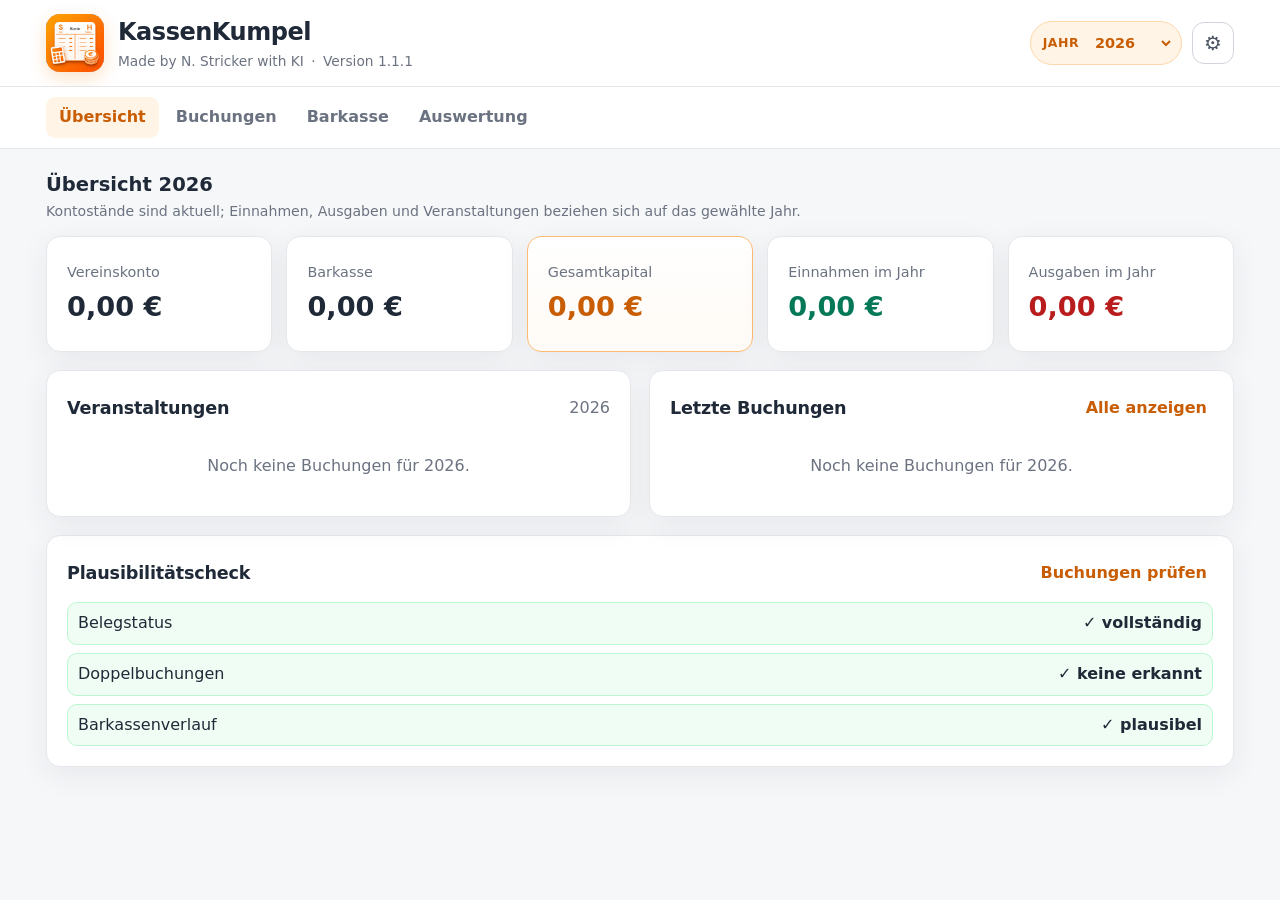
==== commit be22effd: "Add files via upload" ====
--- a/finance/kassenkumpel/index.html
+++ b/finance/kassenkumpel/index.html
@@ -38,6 +38,7 @@
     <button class="tab" data-view="bookings">Buchungen</button>
     <button class="tab" data-view="cash">Barkasse</button>
     <button class="tab" data-view="reports">Auswertung</button>
+    <button class="tab embedded-settings-tab" data-view="settings">⚙ Einstellungen</button>
   </nav>
 
   <main>
--- a/finance/kassenkumpel/styles.css
+++ b/finance/kassenkumpel/styles.css
@@ -501,7 +501,35 @@
   --shadow:0 5px 18px rgba(31,41,55,.05);
 }
 html.embedded-vplaner body{background:#f6f9fc}
-html.embedded-vplaner .topbar{display:none}
+html.embedded-vplaner .topbar{
+  display:flex;
+  justify-content:flex-end;
+  align-items:center;
+  min-height:54px;
+  padding:8px 16px;
+  background:#fff;
+  border-bottom:1px solid var(--line);
+}
+html.embedded-vplaner .topbar .brand{display:none}
+html.embedded-vplaner .topbar .top-actions{margin-left:auto;display:flex}
+html.embedded-vplaner .year-control{
+  border-color:#cfe1f2;
+  background:#eef7ff;
+  color:#075aa8;
+}
+html.embedded-vplaner .year-control select{color:#075aa8}
+html.embedded-vplaner .gear-btn{
+  border-color:#cfe1f2;
+  color:#075aa8;
+}
+html.embedded-vplaner .gear-btn:hover,
+html.embedded-vplaner .gear-btn.active{
+  border-color:#9bc9ef;
+  background:#eef7ff;
+  color:#075aa8;
+}
+.embedded-settings-tab{display:none}
+html.embedded-vplaner .embedded-settings-tab{display:inline-flex}
 html.embedded-vplaner .tabs{top:0;padding:9px 16px}
 html.embedded-vplaner main{padding:16px 16px 38px;max-width:none}
 html.embedded-vplaner .card{border-radius:13px}
@@ -509,3 +537,11 @@
 html.embedded-vplaner input:focus,
 html.embedded-vplaner select:focus,
 html.embedded-vplaner textarea:focus{outline-color:#9bc9ef;border-color:var(--accent)}
+
+@media(max-width:700px){
+  html.embedded-vplaner .topbar{padding:7px 10px}
+  html.embedded-vplaner .top-actions{width:100%;justify-content:space-between;gap:7px}
+  html.embedded-vplaner .year-control{flex:1;justify-content:space-between}
+  html.embedded-vplaner .tabs{padding:7px 8px}
+  html.embedded-vplaner .tab{padding:8px 10px}
+}
